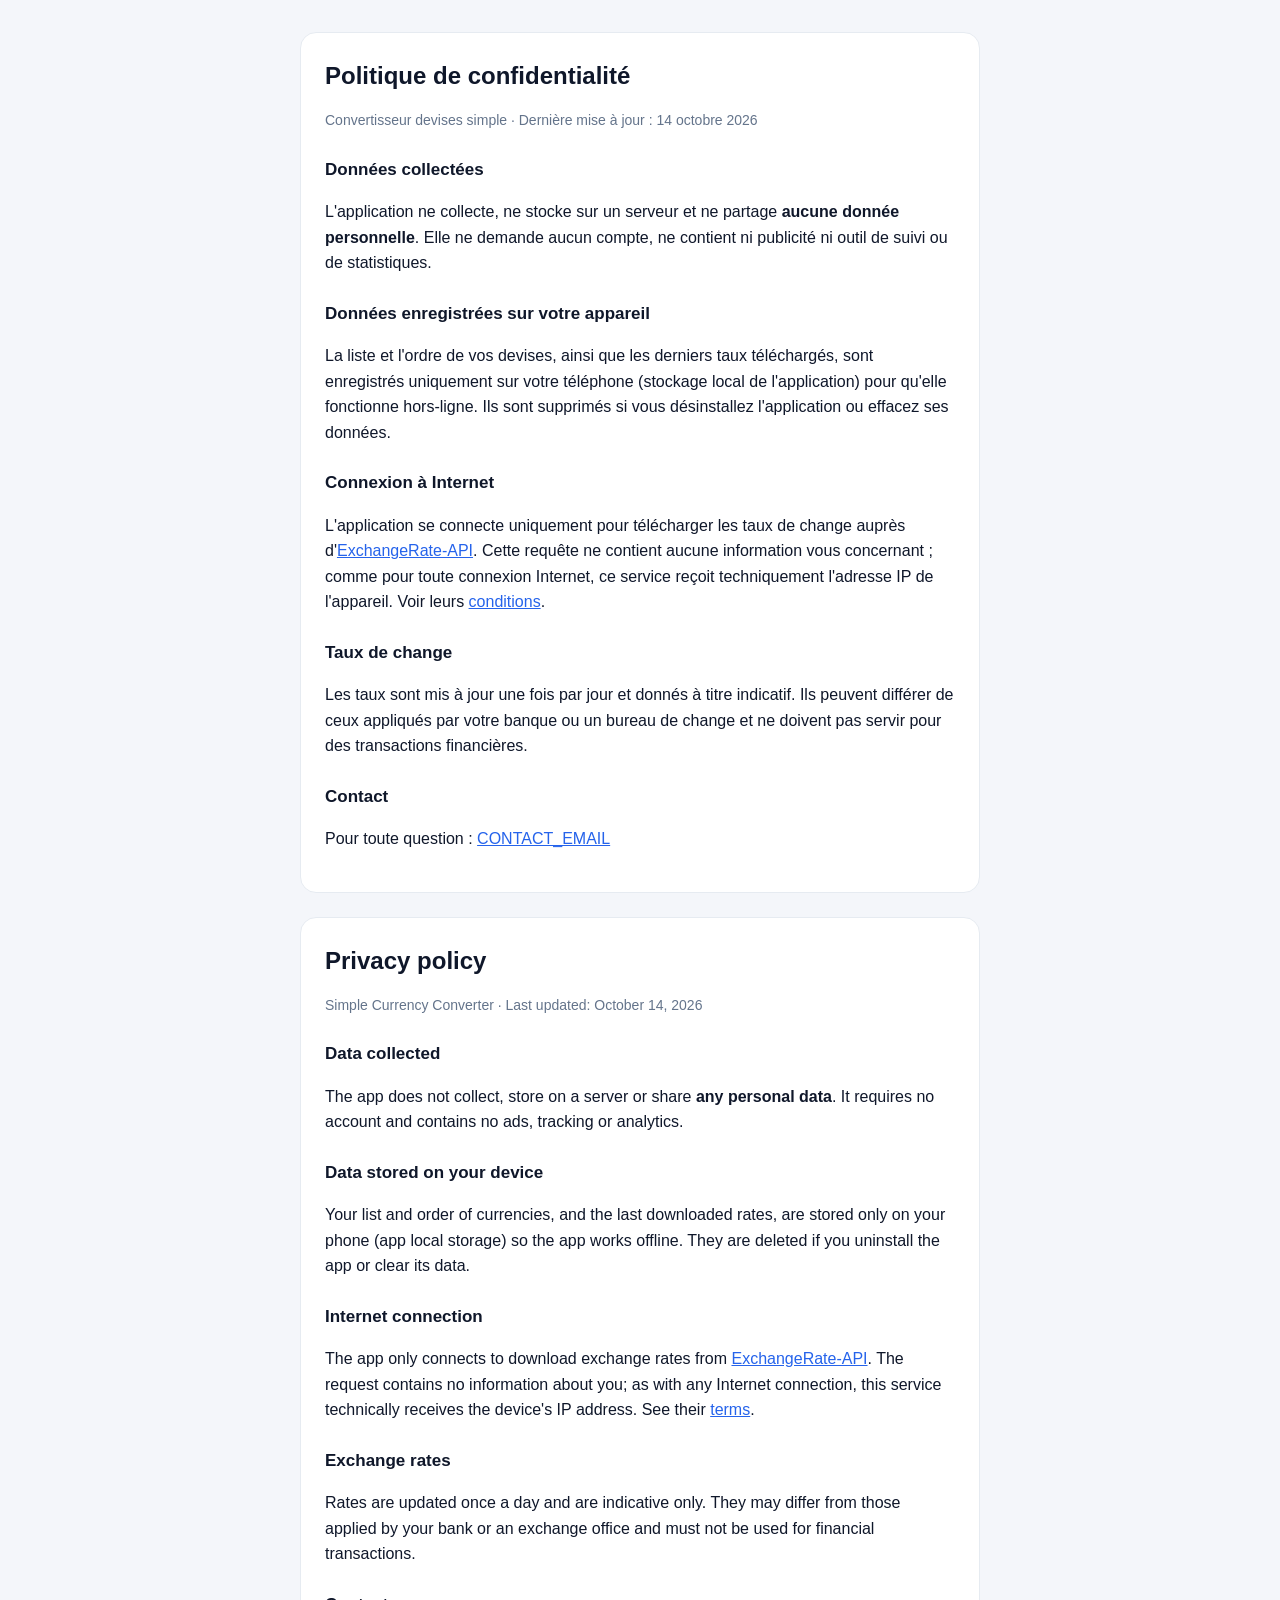
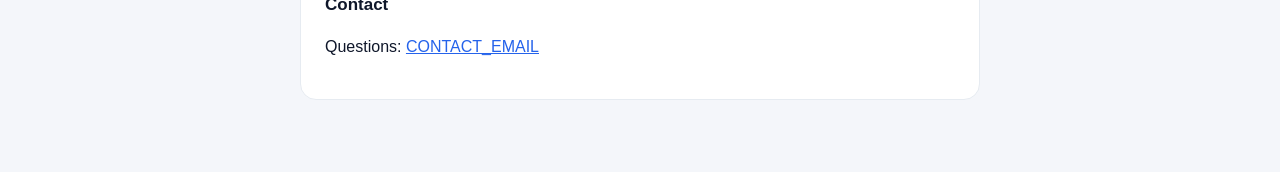
==== privacy.html @ e9dda6cf "Refonte visuelle, glisser-déposer fluide et préparation Play Store - Logo : fond uniforme (bas n'app" ====
<!DOCTYPE html>
<html lang="fr">
<head>
<meta charset="UTF-8">
<meta name="viewport" content="width=device-width, initial-scale=1.0">
<meta name="color-scheme" content="light dark">
<title>Politique de confidentialité / Privacy policy – Simple Currency Converter</title>
<style>
  :root { --ink:#0f172a; --muted:#64748b; --bg:#f4f6fa; --surface:#fff; --line:#e6ebf1; --blue:#2563eb; }
  @media (prefers-color-scheme: dark) { :root { --ink:#e8edf4; --muted:#8b97a8; --bg:#0b0f15; --surface:#151b24; --line:#232c38; --blue:#60a5fa; } }
  body { margin:0; background:var(--bg); color:var(--ink); font:16px/1.6 -apple-system, BlinkMacSystemFont, "Segoe UI", Roboto, Arial, sans-serif; }
  main { max-width:680px; margin:0 auto; padding:32px 20px 48px; }
  article { background:var(--surface); border:1px solid var(--line); border-radius:16px; padding:24px; margin-bottom:24px; }
  h1 { font-size:24px; margin:0 0 4px; } h2 { font-size:17px; margin:24px 0 6px; }
  p, li { color:var(--ink); } .muted { color:var(--muted); font-size:14px; } a { color:var(--blue); }
</style>
</head>
<body>
<main>
  <article lang="fr">
    <h1>Politique de confidentialité</h1>
    <p class="muted">Convertisseur devises simple · Dernière mise à jour : 14 octobre 2026</p>

    <h2>Données collectées</h2>
    <p>L'application ne collecte, ne stocke sur un serveur et ne partage <strong>aucune donnée personnelle</strong>. Elle ne demande aucun compte, ne contient ni publicité ni outil de suivi ou de statistiques.</p>

    <h2>Données enregistrées sur votre appareil</h2>
    <p>La liste et l'ordre de vos devises, ainsi que les derniers taux téléchargés, sont enregistrés uniquement sur votre téléphone (stockage local de l'application) pour qu'elle fonctionne hors-ligne. Ils sont supprimés si vous désinstallez l'application ou effacez ses données.</p>

    <h2>Connexion à Internet</h2>
    <p>L'application se connecte uniquement pour télécharger les taux de change auprès d'<a href="https://www.exchangerate-api.com" target="_blank" rel="noopener">ExchangeRate-API</a>. Cette requête ne contient aucune information vous concernant ; comme pour toute connexion Internet, ce service reçoit techniquement l'adresse IP de l'appareil. Voir leurs <a href="https://www.exchangerate-api.com/terms" target="_blank" rel="noopener">conditions</a>.</p>

    <h2>Taux de change</h2>
    <p>Les taux sont mis à jour une fois par jour et donnés à titre indicatif. Ils peuvent différer de ceux appliqués par votre banque ou un bureau de change et ne doivent pas servir pour des transactions financières.</p>

    <h2>Contact</h2>
    <p>Pour toute question : <a href="mailto:CONTACT_EMAIL">CONTACT_EMAIL</a></p>
  </article>

  <article lang="en">
    <h1>Privacy policy</h1>
    <p class="muted">Simple Currency Converter · Last updated: October 14, 2026</p>

    <h2>Data collected</h2>
    <p>The app does not collect, store on a server or share <strong>any personal data</strong>. It requires no account and contains no ads, tracking or analytics.</p>

    <h2>Data stored on your device</h2>
    <p>Your list and order of currencies, and the last downloaded rates, are stored only on your phone (app local storage) so the app works offline. They are deleted if you uninstall the app or clear its data.</p>

    <h2>Internet connection</h2>
    <p>The app only connects to download exchange rates from <a href="https://www.exchangerate-api.com" target="_blank" rel="noopener">ExchangeRate-API</a>. The request contains no information about you; as with any Internet connection, this service technically receives the device's IP address. See their <a href="https://www.exchangerate-api.com/terms" target="_blank" rel="noopener">terms</a>.</p>

    <h2>Exchange rates</h2>
    <p>Rates are updated once a day and are indicative only. They may differ from those applied by your bank or an exchange office and must not be used for financial transactions.</p>

    <h2>Contact</h2>
    <p>Questions: <a href="mailto:CONTACT_EMAIL">CONTACT_EMAIL</a></p>
  </article>
</main>
</body>
</html>
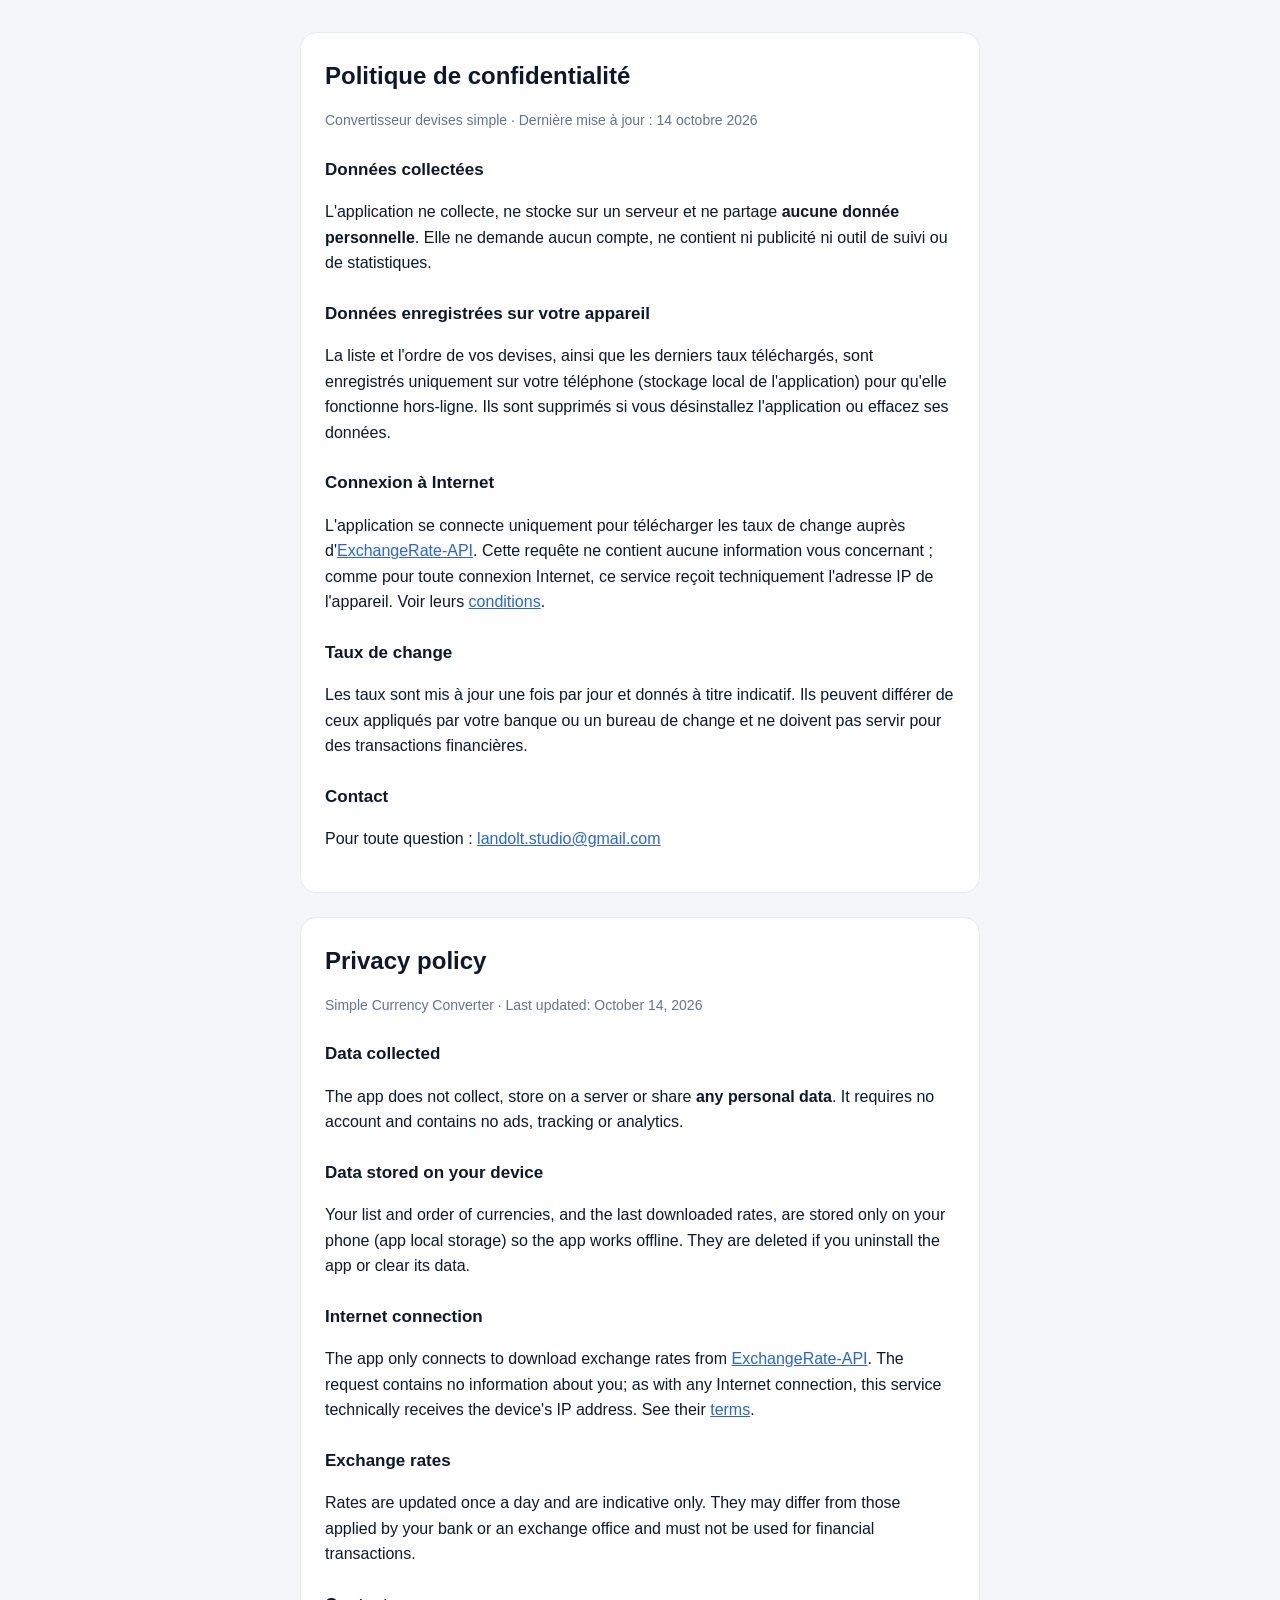
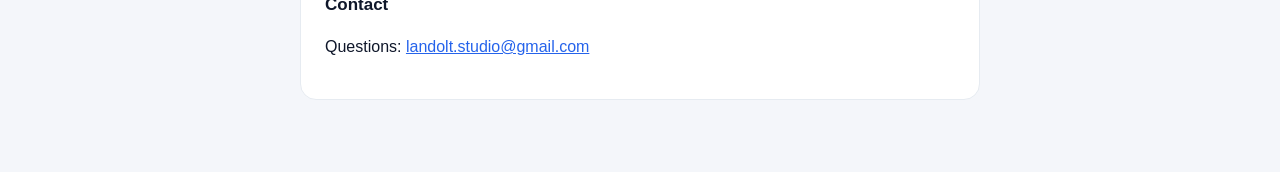
==== commit 872545b5: "Update contact email to landolt.studio@gmail.com and constrain currency names to code width" ====
--- a/privacy.html
+++ b/privacy.html
@@ -34,7 +34,7 @@
     <p>Les taux sont mis à jour une fois par jour et donnés à titre indicatif. Ils peuvent différer de ceux appliqués par votre banque ou un bureau de change et ne doivent pas servir pour des transactions financières.</p>
 
     <h2>Contact</h2>
-    <p>Pour toute question : <a href="mailto:CONTACT_EMAIL">CONTACT_EMAIL</a></p>
+    <p>Pour toute question : <a href="mailto:landolt.studio@gmail.com">landolt.studio@gmail.com</a></p>
   </article>
 
   <article lang="en">
@@ -54,7 +54,7 @@
     <p>Rates are updated once a day and are indicative only. They may differ from those applied by your bank or an exchange office and must not be used for financial transactions.</p>
 
     <h2>Contact</h2>
-    <p>Questions: <a href="mailto:CONTACT_EMAIL">CONTACT_EMAIL</a></p>
+    <p>Questions: <a href="mailto:landolt.studio@gmail.com">landolt.studio@gmail.com</a></p>
   </article>
 </main>
 </body>
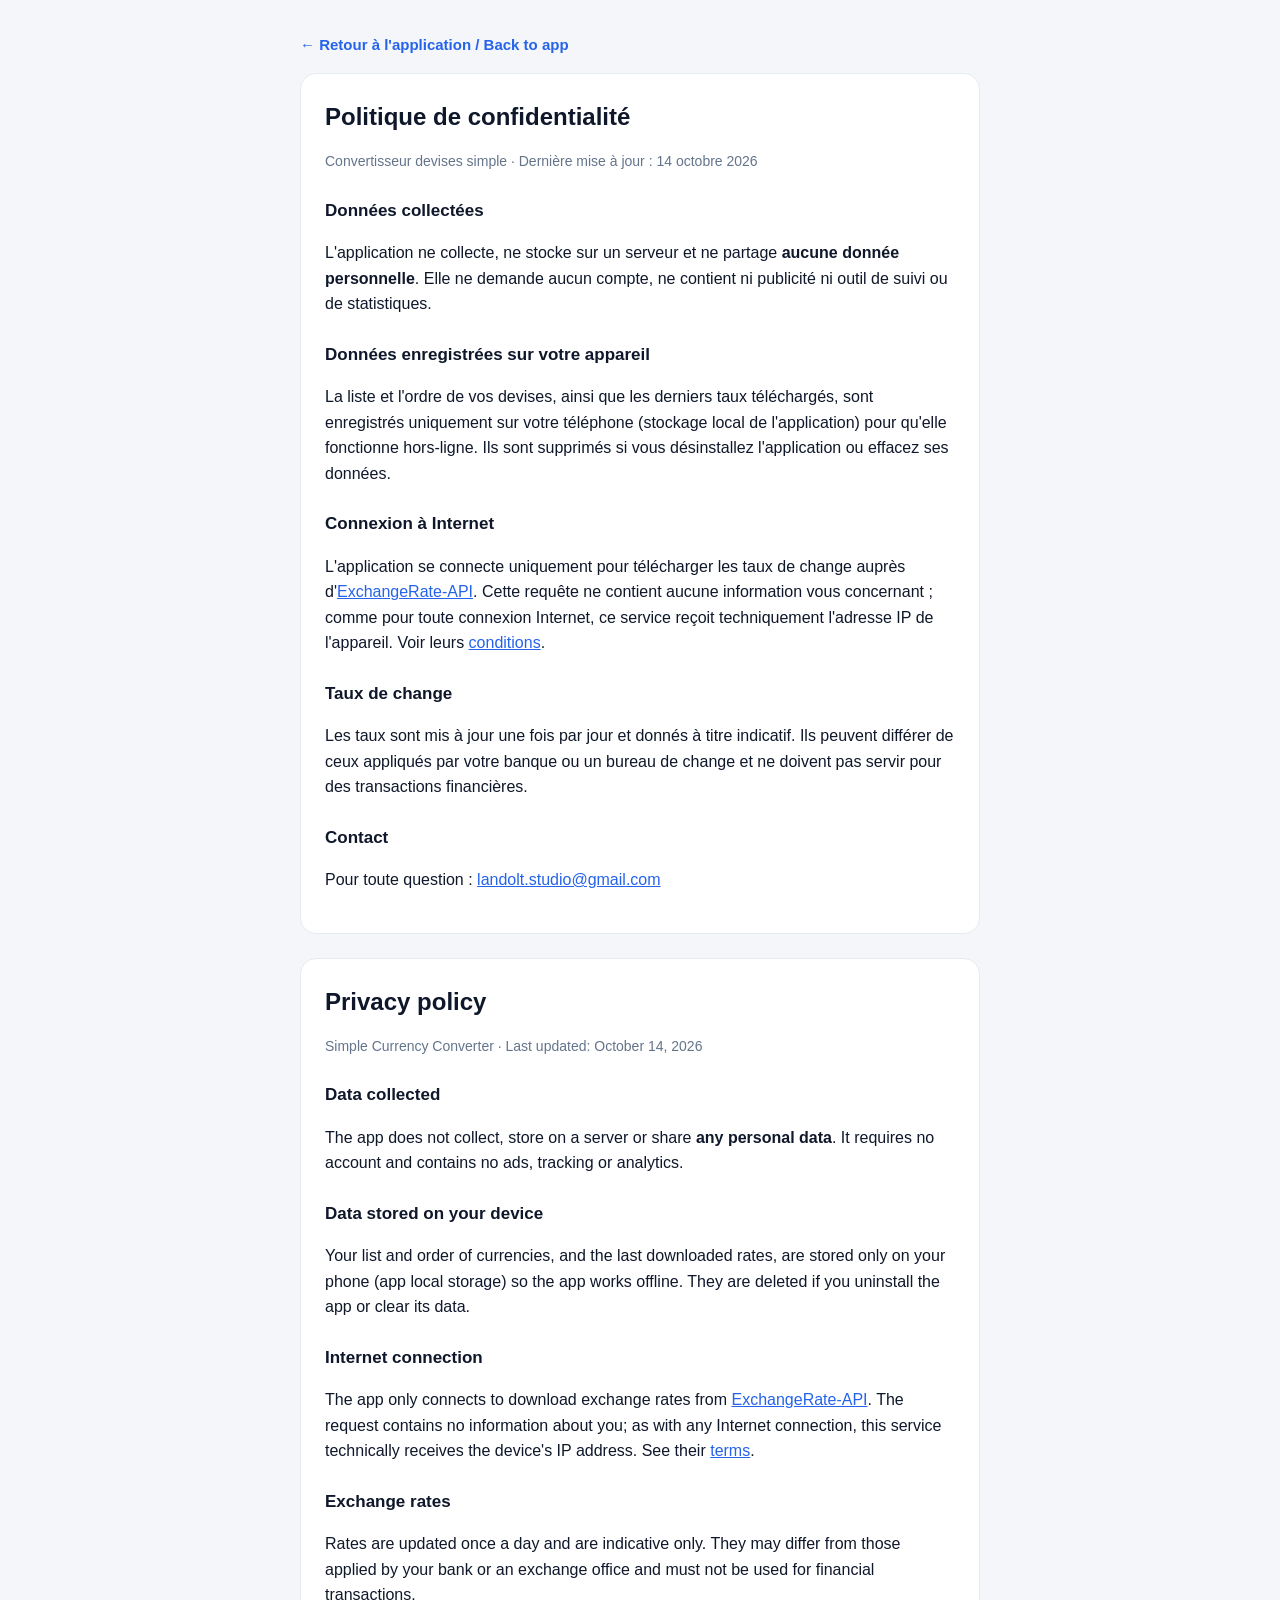
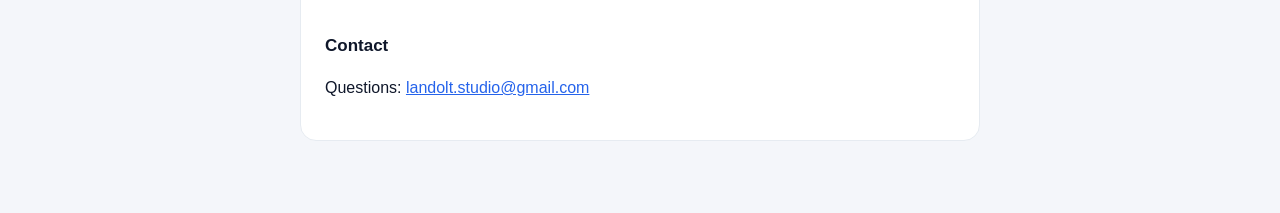
==== commit b2a7c653: "Add Android native wrapper, build script, and UI/SW updates" ====
--- a/privacy.html
+++ b/privacy.html
@@ -11,12 +11,14 @@
   body { margin:0; background:var(--bg); color:var(--ink); font:16px/1.6 -apple-system, BlinkMacSystemFont, "Segoe UI", Roboto, Arial, sans-serif; }
   main { max-width:680px; margin:0 auto; padding:32px 20px 48px; }
   article { background:var(--surface); border:1px solid var(--line); border-radius:16px; padding:24px; margin-bottom:24px; }
+  .back-link { display:inline-flex; align-items:center; gap:6px; margin-bottom:16px; font-weight:600; font-size:15px; text-decoration:none; color:var(--blue); }
   h1 { font-size:24px; margin:0 0 4px; } h2 { font-size:17px; margin:24px 0 6px; }
   p, li { color:var(--ink); } .muted { color:var(--muted); font-size:14px; } a { color:var(--blue); }
 </style>
 </head>
 <body>
 <main>
+  <a href="./" class="back-link">← Retour à l'application / Back to app</a>
   <article lang="fr">
     <h1>Politique de confidentialité</h1>
     <p class="muted">Convertisseur devises simple · Dernière mise à jour : 14 octobre 2026</p>
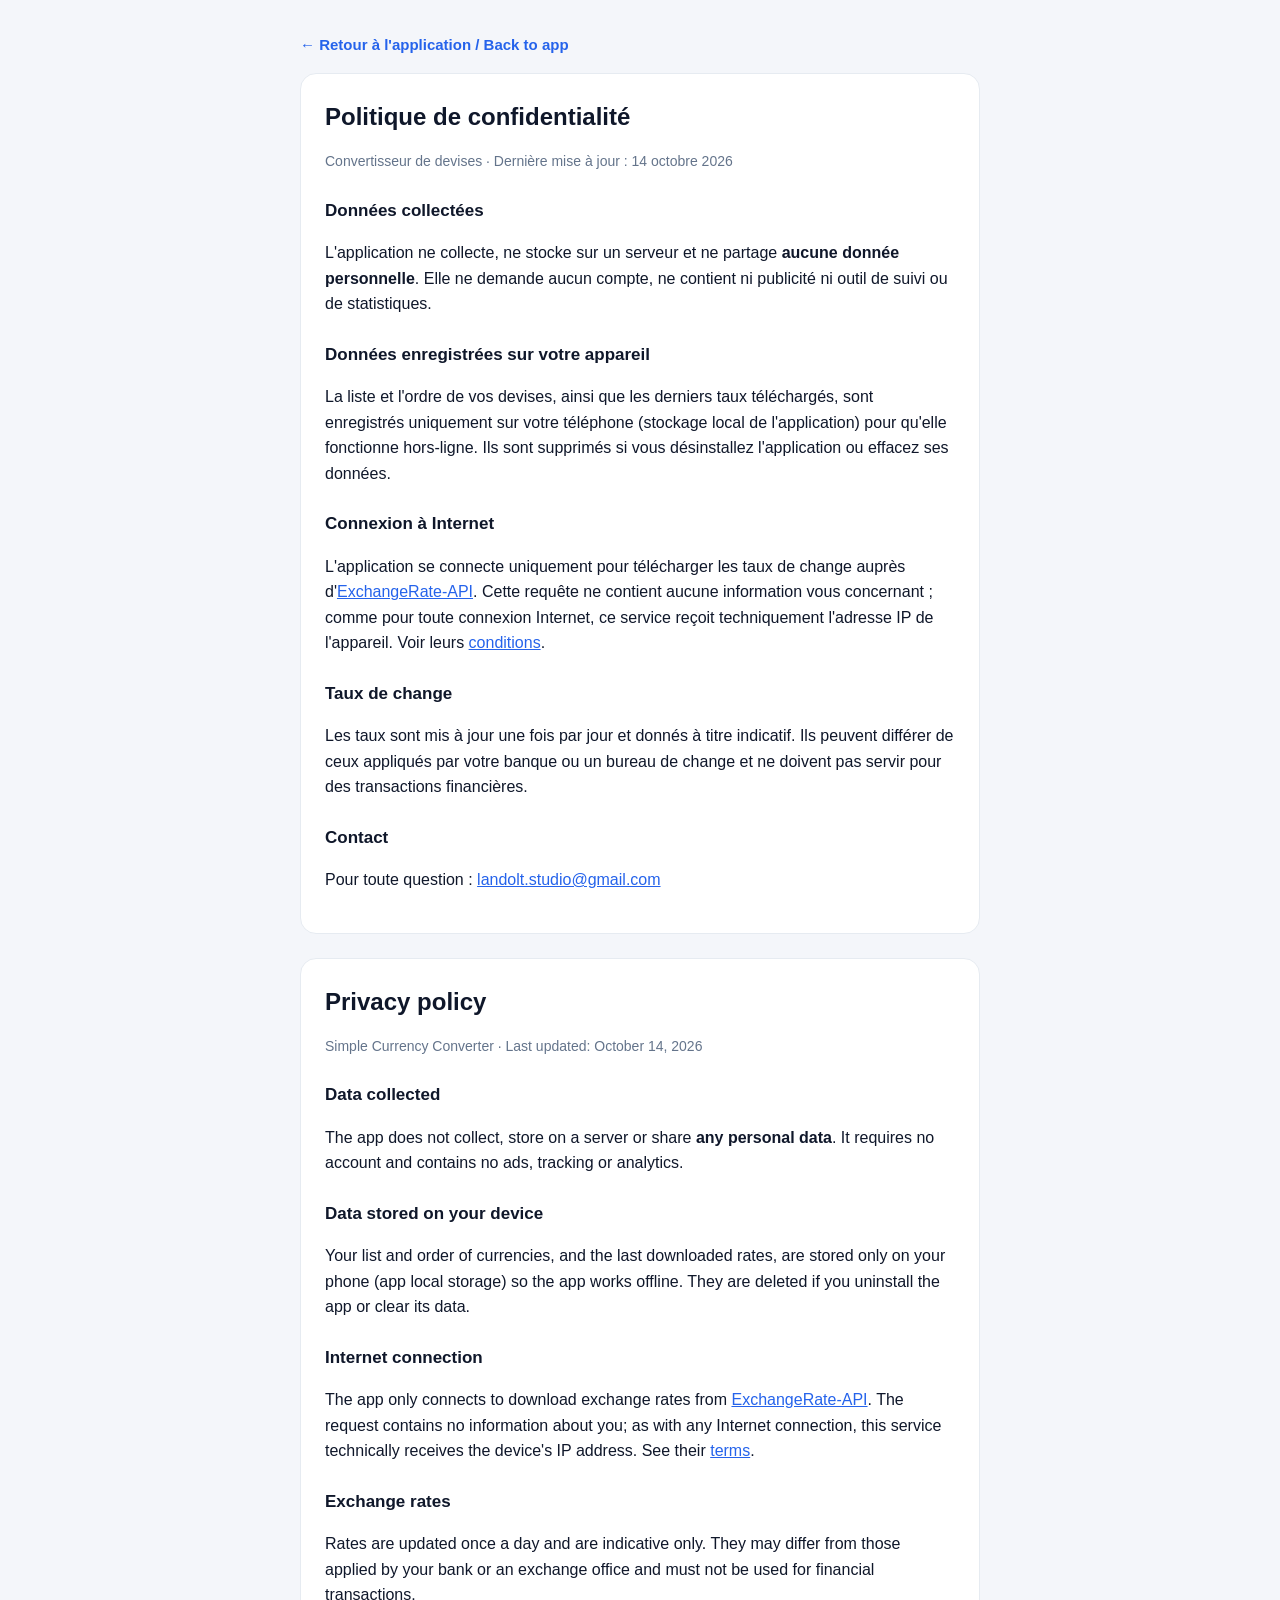
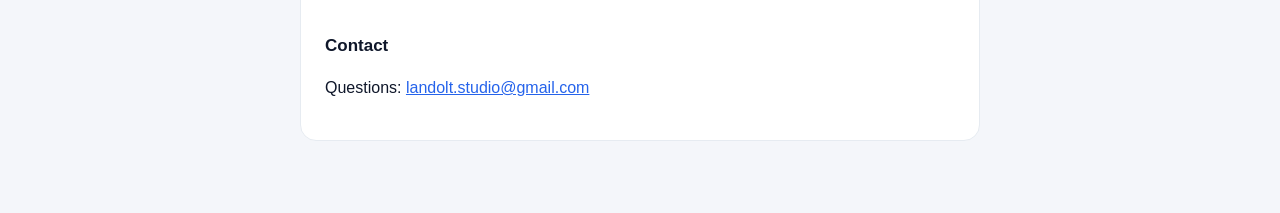
==== commit 1f2e30ed: "Update FR app/store names and bump to v1.0.3 (versionCode 5)" ====
--- a/privacy.html
+++ b/privacy.html
@@ -21,7 +21,7 @@
   <a href="./" class="back-link">← Retour à l'application / Back to app</a>
   <article lang="fr">
     <h1>Politique de confidentialité</h1>
-    <p class="muted">Convertisseur devises simple · Dernière mise à jour : 14 octobre 2026</p>
+    <p class="muted">Convertisseur de devises · Dernière mise à jour : 14 octobre 2026</p>
 
     <h2>Données collectées</h2>
     <p>L'application ne collecte, ne stocke sur un serveur et ne partage <strong>aucune donnée personnelle</strong>. Elle ne demande aucun compte, ne contient ni publicité ni outil de suivi ou de statistiques.</p>
